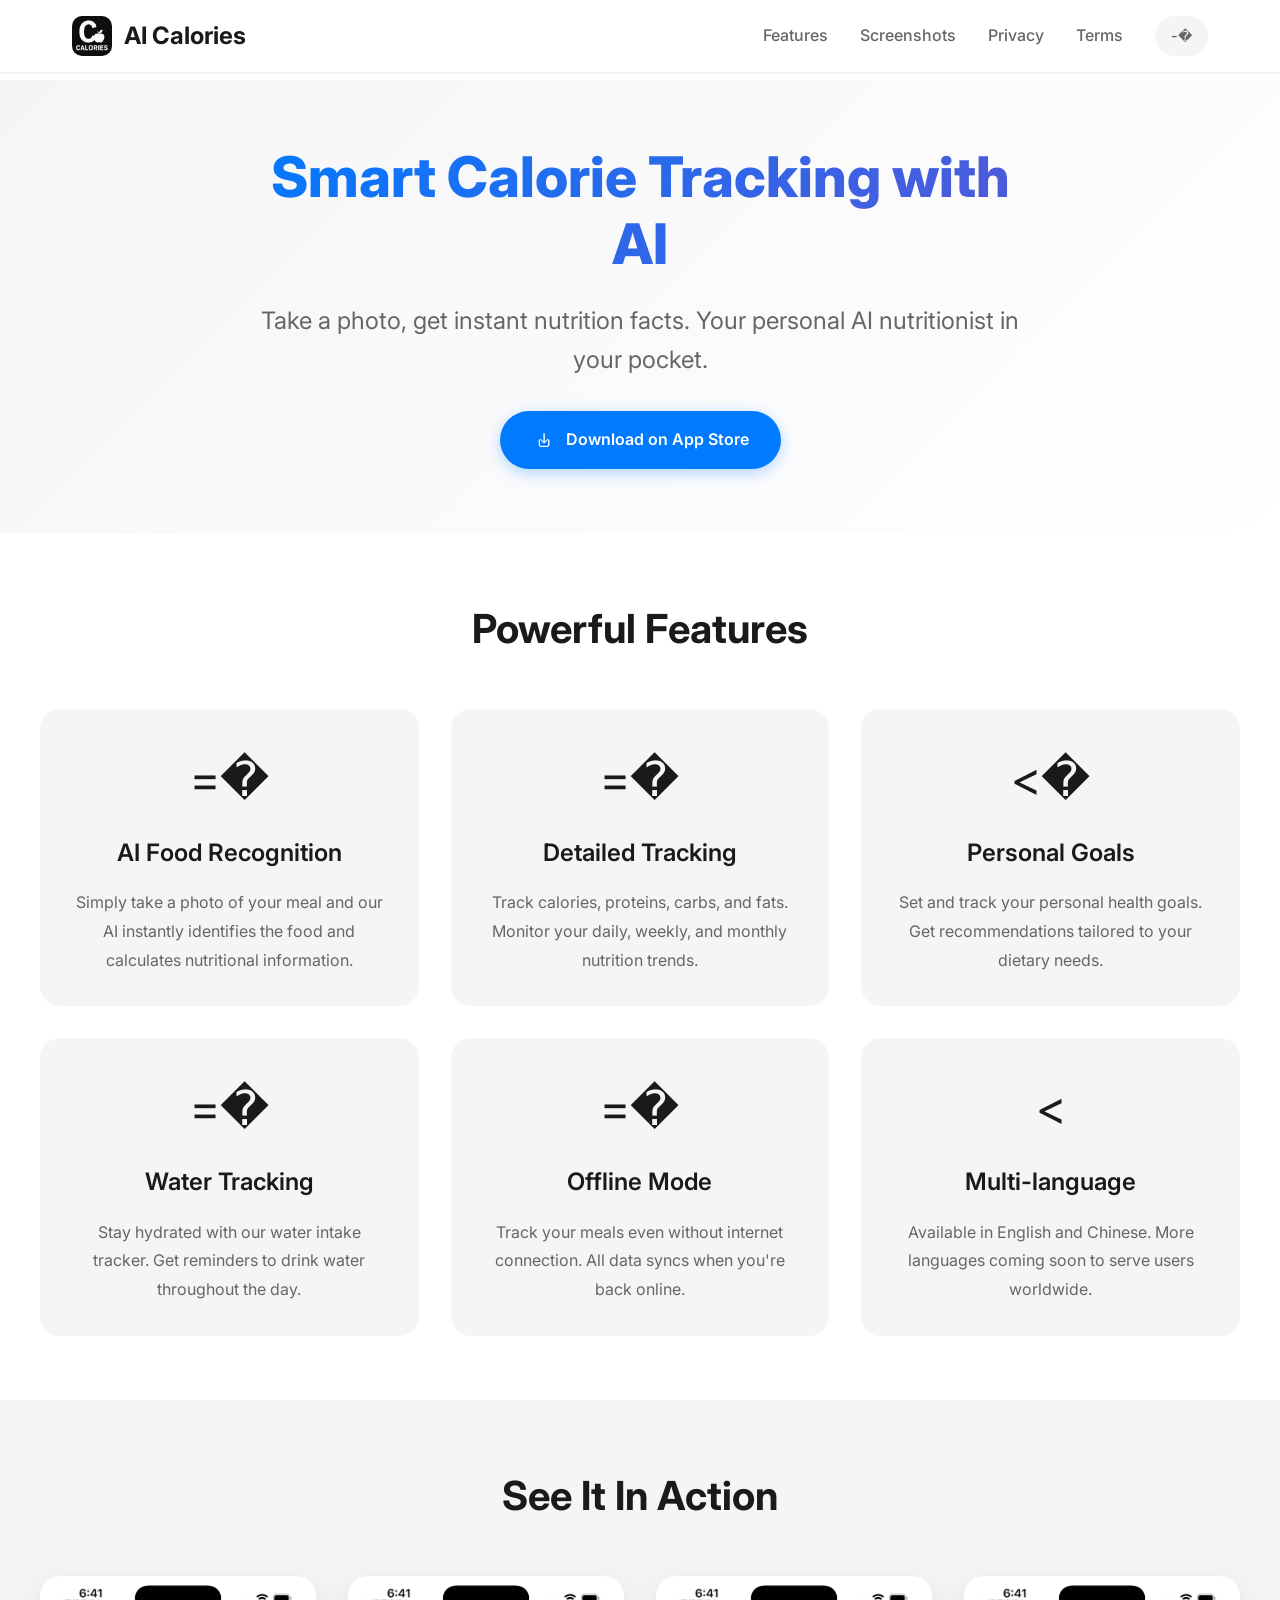
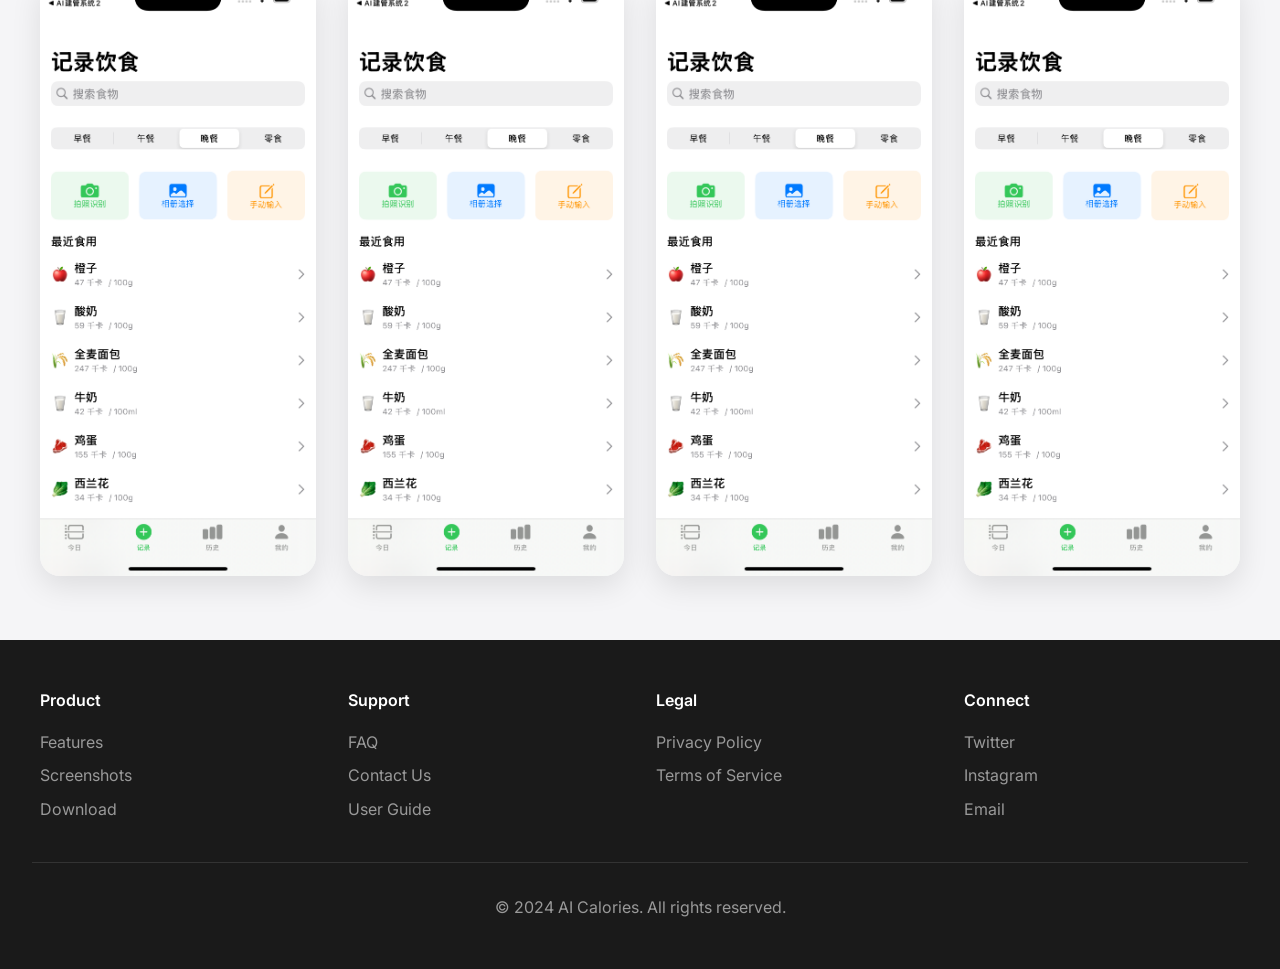
==== index.html @ bd87f312 "Initial website for AI Calories app - Added homepage in English and Chinese - Added privacy policy a" ====
<!DOCTYPE html>
<html lang="en">
<head>
    <meta charset="UTF-8">
    <meta name="viewport" content="width=device-width, initial-scale=1.0">
    <title>AI Calories - Smart Food Recognition & Calorie Tracking</title>
    <meta name="description" content="AI Calories uses advanced AI technology to recognize food and track your daily calorie intake. Available on the App Store.">
    <link rel="preconnect" href="https://fonts.googleapis.com">
    <link rel="preconnect" href="https://fonts.gstatic.com" crossorigin>
    <link href="https://fonts.googleapis.com/css2?family=Inter:wght@300;400;500;600;700;800&display=swap" rel="stylesheet">
    <style>
        * {
            margin: 0;
            padding: 0;
            box-sizing: border-box;
        }
        
        body {
            font-family: 'Inter', -apple-system, BlinkMacSystemFont, 'Segoe UI', Roboto, sans-serif;
            line-height: 1.6;
            color: #1a1a1a;
            background-color: #ffffff;
            overflow-x: hidden;
        }
        
        /* Navigation */
        nav {
            position: fixed;
            top: 0;
            width: 100%;
            background: rgba(255, 255, 255, 0.95);
            backdrop-filter: blur(10px);
            box-shadow: 0 1px 3px rgba(0, 0, 0, 0.1);
            z-index: 1000;
        }
        
        .nav-container {
            max-width: 1200px;
            margin: 0 auto;
            padding: 1rem 2rem;
            display: flex;
            justify-content: space-between;
            align-items: center;
        }
        
        .logo {
            display: flex;
            align-items: center;
            gap: 12px;
            font-size: 1.5rem;
            font-weight: 700;
            color: #1a1a1a;
            text-decoration: none;
        }
        
        .logo img {
            width: 40px;
            height: 40px;
            border-radius: 10px;
        }
        
        .nav-links {
            display: flex;
            gap: 2rem;
            align-items: center;
        }
        
        .nav-links a {
            color: #666;
            text-decoration: none;
            font-weight: 500;
            transition: color 0.3s;
        }
        
        .nav-links a:hover {
            color: #007AFF;
        }
        
        .language-switch {
            padding: 0.5rem 1rem;
            background: #f5f5f7;
            border: none;
            border-radius: 20px;
            cursor: pointer;
            font-size: 0.9rem;
            font-weight: 500;
            transition: background 0.3s;
        }
        
        .language-switch:hover {
            background: #e8e8ed;
        }
        
        /* Hero Section */
        .hero {
            margin-top: 80px;
            padding: 4rem 2rem;
            text-align: center;
            background: linear-gradient(135deg, #f5f5f7 0%, #ffffff 100%);
        }
        
        .hero-content {
            max-width: 800px;
            margin: 0 auto;
        }
        
        .hero h1 {
            font-size: 3.5rem;
            font-weight: 800;
            margin-bottom: 1.5rem;
            background: linear-gradient(135deg, #007AFF 0%, #5856D6 100%);
            -webkit-background-clip: text;
            -webkit-text-fill-color: transparent;
            line-height: 1.2;
        }
        
        .hero p {
            font-size: 1.5rem;
            color: #666;
            margin-bottom: 2rem;
            font-weight: 400;
        }
        
        .download-btn {
            display: inline-flex;
            align-items: center;
            gap: 10px;
            padding: 1rem 2rem;
            background: #007AFF;
            color: white;
            text-decoration: none;
            border-radius: 30px;
            font-weight: 600;
            transition: all 0.3s;
            box-shadow: 0 4px 15px rgba(0, 122, 255, 0.3);
        }
        
        .download-btn:hover {
            transform: translateY(-2px);
            box-shadow: 0 6px 20px rgba(0, 122, 255, 0.4);
        }
        
        /* Features Section */
        .features {
            padding: 4rem 2rem;
            background: #ffffff;
        }
        
        .features-container {
            max-width: 1200px;
            margin: 0 auto;
        }
        
        .features h2 {
            text-align: center;
            font-size: 2.5rem;
            margin-bottom: 3rem;
            font-weight: 700;
        }
        
        .features-grid {
            display: grid;
            grid-template-columns: repeat(auto-fit, minmax(300px, 1fr));
            gap: 2rem;
        }
        
        .feature-card {
            padding: 2rem;
            background: #f5f5f7;
            border-radius: 20px;
            text-align: center;
            transition: transform 0.3s;
        }
        
        .feature-card:hover {
            transform: translateY(-5px);
        }
        
        .feature-icon {
            font-size: 3rem;
            margin-bottom: 1rem;
        }
        
        .feature-card h3 {
            font-size: 1.5rem;
            margin-bottom: 1rem;
            font-weight: 600;
        }
        
        .feature-card p {
            color: #666;
            line-height: 1.8;
        }
        
        /* Screenshots Section */
        .screenshots {
            padding: 4rem 2rem;
            background: #f5f5f7;
        }
        
        .screenshots-container {
            max-width: 1200px;
            margin: 0 auto;
        }
        
        .screenshots h2 {
            text-align: center;
            font-size: 2.5rem;
            margin-bottom: 3rem;
            font-weight: 700;
        }
        
        .screenshots-grid {
            display: grid;
            grid-template-columns: repeat(auto-fit, minmax(250px, 1fr));
            gap: 2rem;
        }
        
        .screenshot {
            border-radius: 20px;
            overflow: hidden;
            box-shadow: 0 10px 30px rgba(0, 0, 0, 0.1);
            transition: transform 0.3s;
        }
        
        .screenshot:hover {
            transform: scale(1.05);
        }
        
        .screenshot img {
            width: 100%;
            height: auto;
            display: block;
        }
        
        /* Footer */
        footer {
            padding: 3rem 2rem;
            background: #1a1a1a;
            color: #ffffff;
        }
        
        .footer-container {
            max-width: 1200px;
            margin: 0 auto;
            display: grid;
            grid-template-columns: repeat(auto-fit, minmax(250px, 1fr));
            gap: 2rem;
        }
        
        .footer-section h4 {
            margin-bottom: 1rem;
            font-weight: 600;
        }
        
        .footer-section a {
            color: #999;
            text-decoration: none;
            display: block;
            margin-bottom: 0.5rem;
            transition: color 0.3s;
        }
        
        .footer-section a:hover {
            color: #ffffff;
        }
        
        .footer-bottom {
            text-align: center;
            margin-top: 2rem;
            padding-top: 2rem;
            border-top: 1px solid #333;
            color: #999;
        }
        
        /* Responsive */
        @media (max-width: 768px) {
            .hero h1 {
                font-size: 2.5rem;
            }
            
            .hero p {
                font-size: 1.2rem;
            }
            
            .nav-links {
                display: none;
            }
            
            .screenshots-grid {
                grid-template-columns: 1fr;
            }
        }
    </style>
</head>
<body>
    <nav>
        <div class="nav-container">
            <a href="#" class="logo">
                <img src="images/app-icon.png" alt="AI Calories Logo">
                AI Calories
            </a>
            <div class="nav-links">
                <a href="#features">Features</a>
                <a href="#screenshots">Screenshots</a>
                <a href="privacy.html">Privacy</a>
                <a href="terms.html">Terms</a>
                <a href="index-zh.html" class="language-switch">-�</a>
            </div>
        </div>
    </nav>

    <section class="hero">
        <div class="hero-content">
            <h1>Smart Calorie Tracking with AI</h1>
            <p>Take a photo, get instant nutrition facts. Your personal AI nutritionist in your pocket.</p>
            <a href="#" class="download-btn">
                <svg width="24" height="24" viewBox="0 0 24 24" fill="none" xmlns="http://www.w3.org/2000/svg">
                    <path d="M8.8 18.9C8.2 18.9 7.7 18.7 7.3 18.3C6.9 17.9 6.7 17.4 6.7 16.8V12.4C6.7 12.2 6.7 12 6.8 11.8C6.9 11.6 7.1 11.5 7.3 11.5C7.5 11.5 7.7 11.6 7.8 11.8C7.9 12 7.9 12.2 7.9 12.4V16.8C7.9 17.1 8 17.3 8.2 17.5C8.4 17.7 8.6 17.8 8.9 17.8H15.1C15.4 17.8 15.6 17.7 15.8 17.5C16 17.3 16.1 17.1 16.1 16.8V12.4C16.1 12.2 16.2 12 16.3 11.8C16.4 11.6 16.6 11.5 16.8 11.5C17 11.5 17.2 11.6 17.3 11.8C17.4 12 17.5 12.2 17.5 12.4V16.8C17.5 17.4 17.3 17.9 16.9 18.3C16.5 18.7 16 18.9 15.4 18.9H8.8Z" fill="white"/>
                    <path d="M12 15.2C11.8 15.2 11.6 15.1 11.5 15L8.1 11.6C7.9 11.4 7.9 11.1 8.1 10.9C8.3 10.7 8.6 10.7 8.8 10.9L11.4 13.5V5.8C11.4 5.4 11.7 5.1 12.1 5.1C12.5 5.1 12.8 5.4 12.8 5.8V13.5L15.4 10.9C15.6 10.7 15.9 10.7 16.1 10.9C16.3 11.1 16.3 11.4 16.1 11.6L12.7 15C12.5 15.1 12.3 15.2 12 15.2Z" fill="white"/>
                </svg>
                Download on App Store
            </a>
        </div>
    </section>

    <section class="features" id="features">
        <div class="features-container">
            <h2>Powerful Features</h2>
            <div class="features-grid">
                <div class="feature-card">
                    <div class="feature-icon">=�</div>
                    <h3>AI Food Recognition</h3>
                    <p>Simply take a photo of your meal and our AI instantly identifies the food and calculates nutritional information.</p>
                </div>
                <div class="feature-card">
                    <div class="feature-icon">=�</div>
                    <h3>Detailed Tracking</h3>
                    <p>Track calories, proteins, carbs, and fats. Monitor your daily, weekly, and monthly nutrition trends.</p>
                </div>
                <div class="feature-card">
                    <div class="feature-icon"><�</div>
                    <h3>Personal Goals</h3>
                    <p>Set and track your personal health goals. Get recommendations tailored to your dietary needs.</p>
                </div>
                <div class="feature-card">
                    <div class="feature-icon">=�</div>
                    <h3>Water Tracking</h3>
                    <p>Stay hydrated with our water intake tracker. Get reminders to drink water throughout the day.</p>
                </div>
                <div class="feature-card">
                    <div class="feature-icon">=�</div>
                    <h3>Offline Mode</h3>
                    <p>Track your meals even without internet connection. All data syncs when you're back online.</p>
                </div>
                <div class="feature-card">
                    <div class="feature-icon"><</div>
                    <h3>Multi-language</h3>
                    <p>Available in English and Chinese. More languages coming soon to serve users worldwide.</p>
                </div>
            </div>
        </div>
    </section>

    <section class="screenshots" id="screenshots">
        <div class="screenshots-container">
            <h2>See It In Action</h2>
            <div class="screenshots-grid">
                <div class="screenshot">
                    <img src="images/screenshot-1.png" alt="AI Food Recognition">
                </div>
                <div class="screenshot">
                    <img src="images/screenshot-2.png" alt="Daily Summary">
                </div>
                <div class="screenshot">
                    <img src="images/screenshot-3.png" alt="Meal History">
                </div>
                <div class="screenshot">
                    <img src="images/screenshot-4.png" alt="Personal Goals">
                </div>
            </div>
        </div>
    </section>

    <footer>
        <div class="footer-container">
            <div class="footer-section">
                <h4>Product</h4>
                <a href="#features">Features</a>
                <a href="#screenshots">Screenshots</a>
                <a href="#">Download</a>
            </div>
            <div class="footer-section">
                <h4>Support</h4>
                <a href="#">FAQ</a>
                <a href="#">Contact Us</a>
                <a href="#">User Guide</a>
            </div>
            <div class="footer-section">
                <h4>Legal</h4>
                <a href="privacy.html">Privacy Policy</a>
                <a href="terms.html">Terms of Service</a>
            </div>
            <div class="footer-section">
                <h4>Connect</h4>
                <a href="#">Twitter</a>
                <a href="#">Instagram</a>
                <a href="#">Email</a>
            </div>
        </div>
        <div class="footer-bottom">
            <p>&copy; 2024 AI Calories. All rights reserved.</p>
        </div>
    </footer>
</body>
</html>
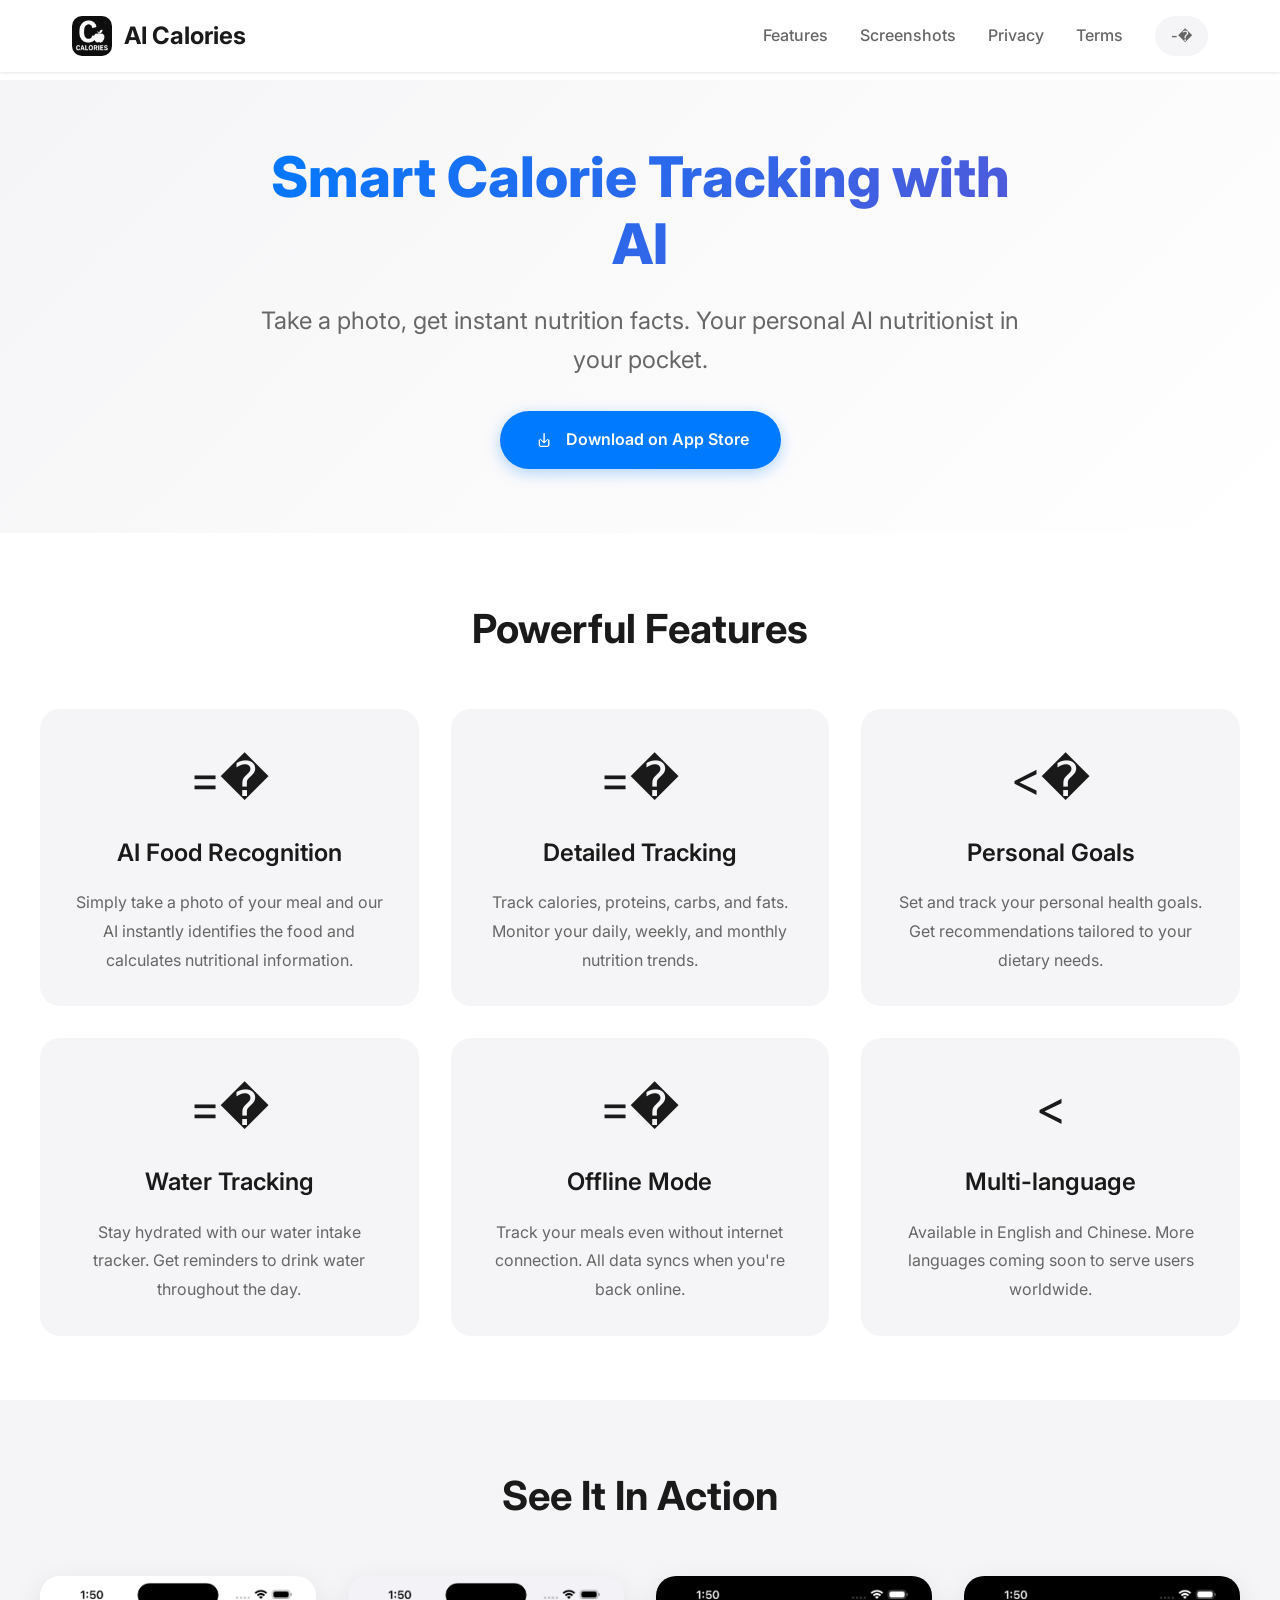
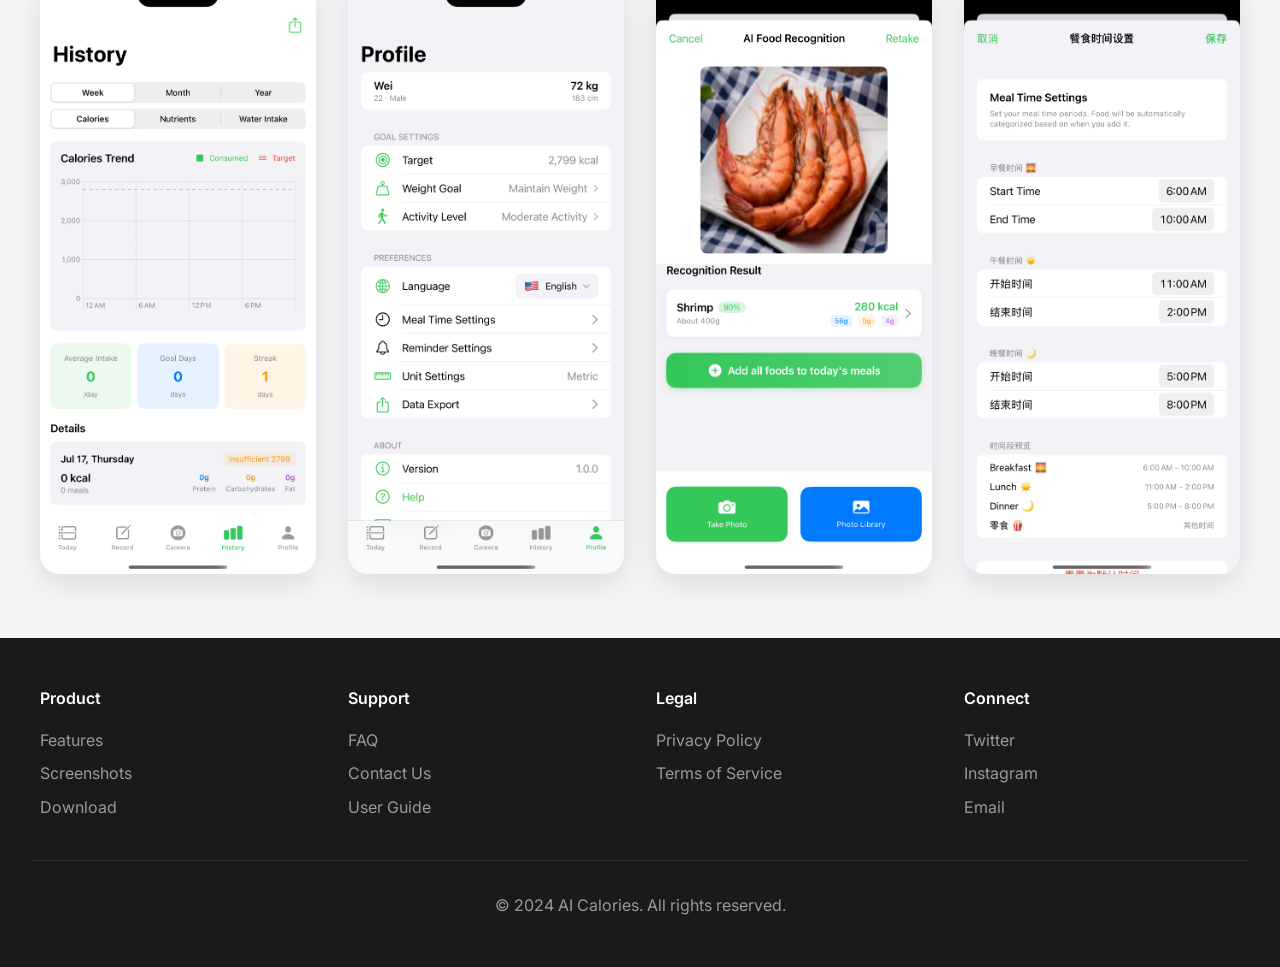
==== commit a86c0fbc: "Update download links to App Store - Replace placeholder links with App Store URL - Add target="_bla" ====
--- a/index.html
+++ b/index.html
@@ -314,7 +314,7 @@
         <div class="hero-content">
             <h1>Smart Calorie Tracking with AI</h1>
             <p>Take a photo, get instant nutrition facts. Your personal AI nutritionist in your pocket.</p>
-            <a href="#" class="download-btn">
+            <a href="https://apps.apple.com/app/id1234567890" class="download-btn" target="_blank">
                 <svg width="24" height="24" viewBox="0 0 24 24" fill="none" xmlns="http://www.w3.org/2000/svg">
                     <path d="M8.8 18.9C8.2 18.9 7.7 18.7 7.3 18.3C6.9 17.9 6.7 17.4 6.7 16.8V12.4C6.7 12.2 6.7 12 6.8 11.8C6.9 11.6 7.1 11.5 7.3 11.5C7.5 11.5 7.7 11.6 7.8 11.8C7.9 12 7.9 12.2 7.9 12.4V16.8C7.9 17.1 8 17.3 8.2 17.5C8.4 17.7 8.6 17.8 8.9 17.8H15.1C15.4 17.8 15.6 17.7 15.8 17.5C16 17.3 16.1 17.1 16.1 16.8V12.4C16.1 12.2 16.2 12 16.3 11.8C16.4 11.6 16.6 11.5 16.8 11.5C17 11.5 17.2 11.6 17.3 11.8C17.4 12 17.5 12.2 17.5 12.4V16.8C17.5 17.4 17.3 17.9 16.9 18.3C16.5 18.7 16 18.9 15.4 18.9H8.8Z" fill="white"/>
                     <path d="M12 15.2C11.8 15.2 11.6 15.1 11.5 15L8.1 11.6C7.9 11.4 7.9 11.1 8.1 10.9C8.3 10.7 8.6 10.7 8.8 10.9L11.4 13.5V5.8C11.4 5.4 11.7 5.1 12.1 5.1C12.5 5.1 12.8 5.4 12.8 5.8V13.5L15.4 10.9C15.6 10.7 15.9 10.7 16.1 10.9C16.3 11.1 16.3 11.4 16.1 11.6L12.7 15C12.5 15.1 12.3 15.2 12 15.2Z" fill="white"/>
@@ -389,7 +389,7 @@
                 <h4>Product</h4>
                 <a href="#features">Features</a>
                 <a href="#screenshots">Screenshots</a>
-                <a href="#">Download</a>
+                <a href="https://apps.apple.com/app/id1234567890" target="_blank">Download</a>
             </div>
             <div class="footer-section">
                 <h4>Support</h4>
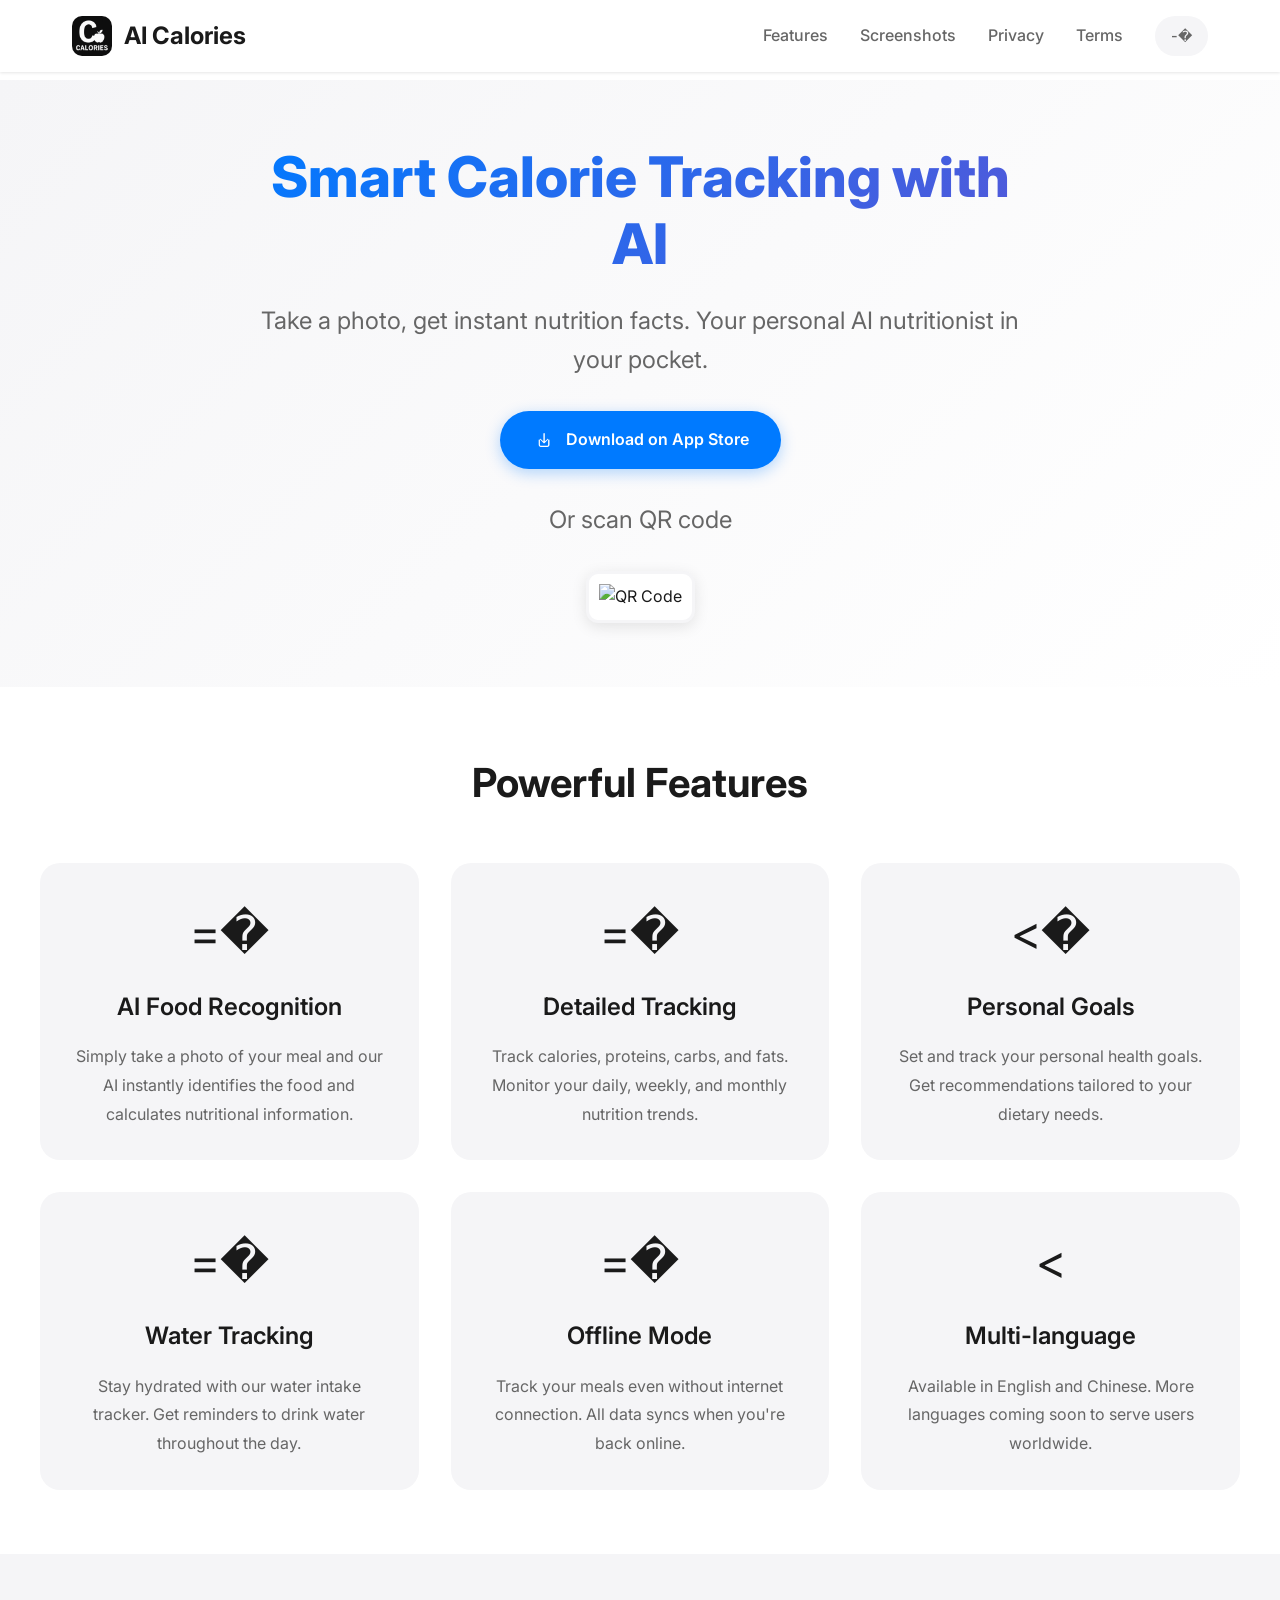
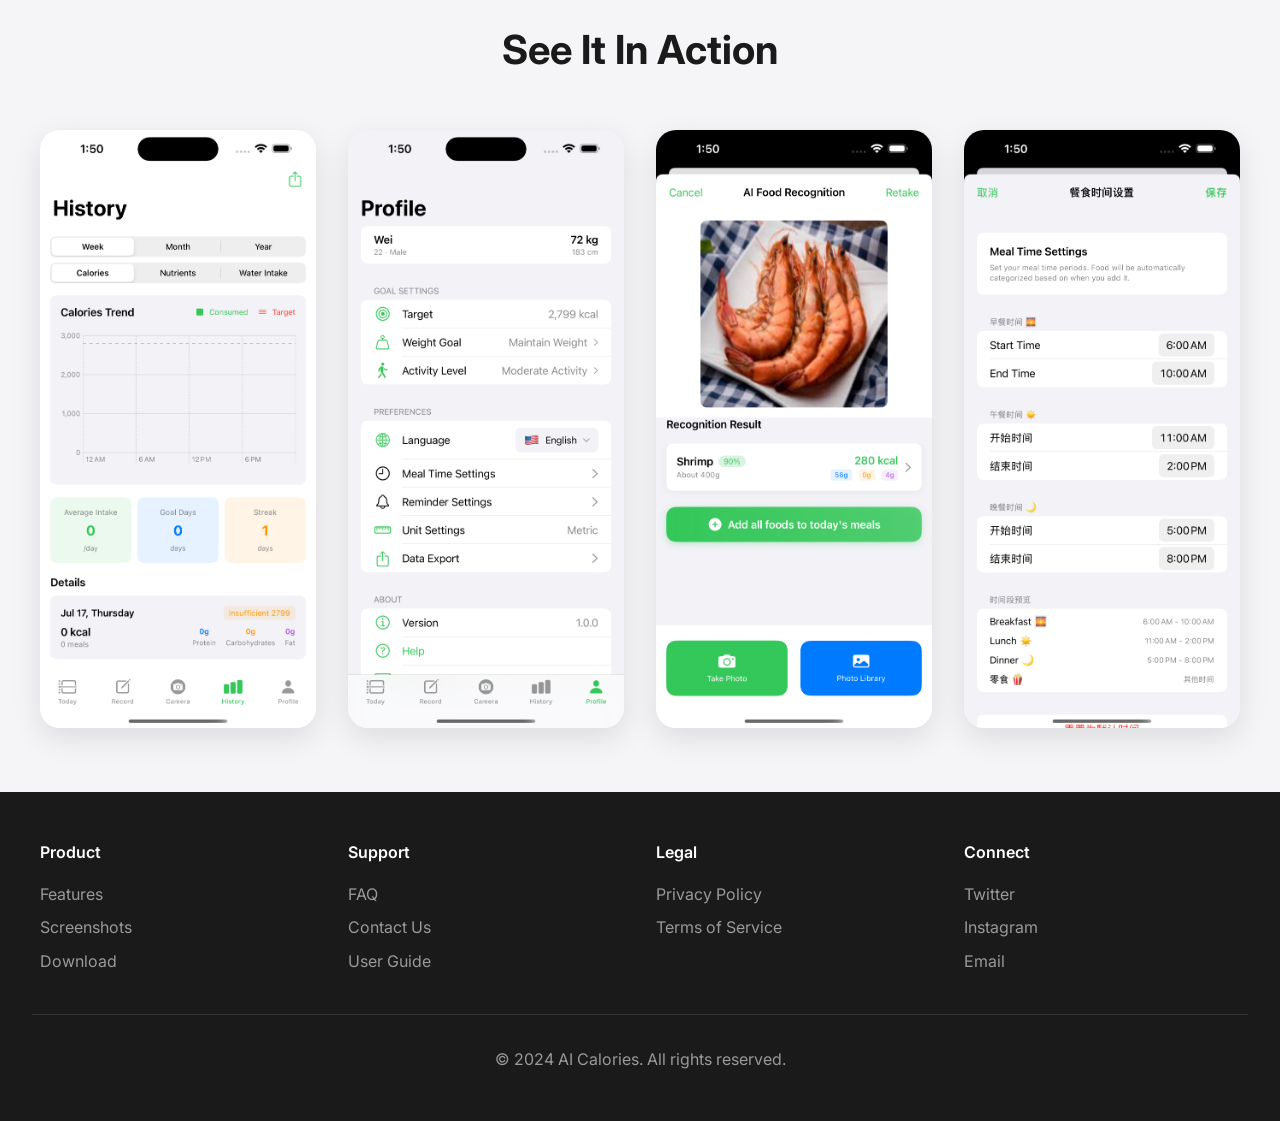
==== commit c72d6c89: "Add QR code download option - Add QR code section below download button - Use QR Server API to gener" ====
--- a/index.html
+++ b/index.html
@@ -138,6 +138,27 @@
         .download-btn:hover {
             transform: translateY(-2px);
             box-shadow: 0 6px 20px rgba(0, 122, 255, 0.4);
+        }
+        
+        .qr-section {
+            margin-top: 2rem;
+            text-align: center;
+        }
+        
+        .qr-text {
+            font-size: 1rem;
+            color: #666;
+            margin-bottom: 1rem;
+        }
+        
+        .qr-code {
+            width: 200px;
+            height: 200px;
+            border: 3px solid #f5f5f7;
+            border-radius: 12px;
+            padding: 10px;
+            background: white;
+            box-shadow: 0 4px 15px rgba(0, 0, 0, 0.1);
         }
         
         /* Features Section */
@@ -314,13 +335,17 @@
         <div class="hero-content">
             <h1>Smart Calorie Tracking with AI</h1>
             <p>Take a photo, get instant nutrition facts. Your personal AI nutritionist in your pocket.</p>
-            <a href="https://apps.apple.com/app/id1234567890" class="download-btn" target="_blank">
+            <a href="https://apps.apple.com/app/id6478129039" class="download-btn" target="_blank">
                 <svg width="24" height="24" viewBox="0 0 24 24" fill="none" xmlns="http://www.w3.org/2000/svg">
                     <path d="M8.8 18.9C8.2 18.9 7.7 18.7 7.3 18.3C6.9 17.9 6.7 17.4 6.7 16.8V12.4C6.7 12.2 6.7 12 6.8 11.8C6.9 11.6 7.1 11.5 7.3 11.5C7.5 11.5 7.7 11.6 7.8 11.8C7.9 12 7.9 12.2 7.9 12.4V16.8C7.9 17.1 8 17.3 8.2 17.5C8.4 17.7 8.6 17.8 8.9 17.8H15.1C15.4 17.8 15.6 17.7 15.8 17.5C16 17.3 16.1 17.1 16.1 16.8V12.4C16.1 12.2 16.2 12 16.3 11.8C16.4 11.6 16.6 11.5 16.8 11.5C17 11.5 17.2 11.6 17.3 11.8C17.4 12 17.5 12.2 17.5 12.4V16.8C17.5 17.4 17.3 17.9 16.9 18.3C16.5 18.7 16 18.9 15.4 18.9H8.8Z" fill="white"/>
                     <path d="M12 15.2C11.8 15.2 11.6 15.1 11.5 15L8.1 11.6C7.9 11.4 7.9 11.1 8.1 10.9C8.3 10.7 8.6 10.7 8.8 10.9L11.4 13.5V5.8C11.4 5.4 11.7 5.1 12.1 5.1C12.5 5.1 12.8 5.4 12.8 5.8V13.5L15.4 10.9C15.6 10.7 15.9 10.7 16.1 10.9C16.3 11.1 16.3 11.4 16.1 11.6L12.7 15C12.5 15.1 12.3 15.2 12 15.2Z" fill="white"/>
                 </svg>
                 Download on App Store
             </a>
+            <div class="qr-section">
+                <p class="qr-text">Or scan QR code</p>
+                <img src="https://api.qrserver.com/v1/create-qr-code/?size=200x200&data=https://apps.apple.com/app/id6478129039" alt="QR Code" class="qr-code">
+            </div>
         </div>
     </section>
 
@@ -389,7 +414,7 @@
                 <h4>Product</h4>
                 <a href="#features">Features</a>
                 <a href="#screenshots">Screenshots</a>
-                <a href="https://apps.apple.com/app/id1234567890" target="_blank">Download</a>
+                <a href="https://apps.apple.com/app/id6478129039" target="_blank">Download</a>
             </div>
             <div class="footer-section">
                 <h4>Support</h4>
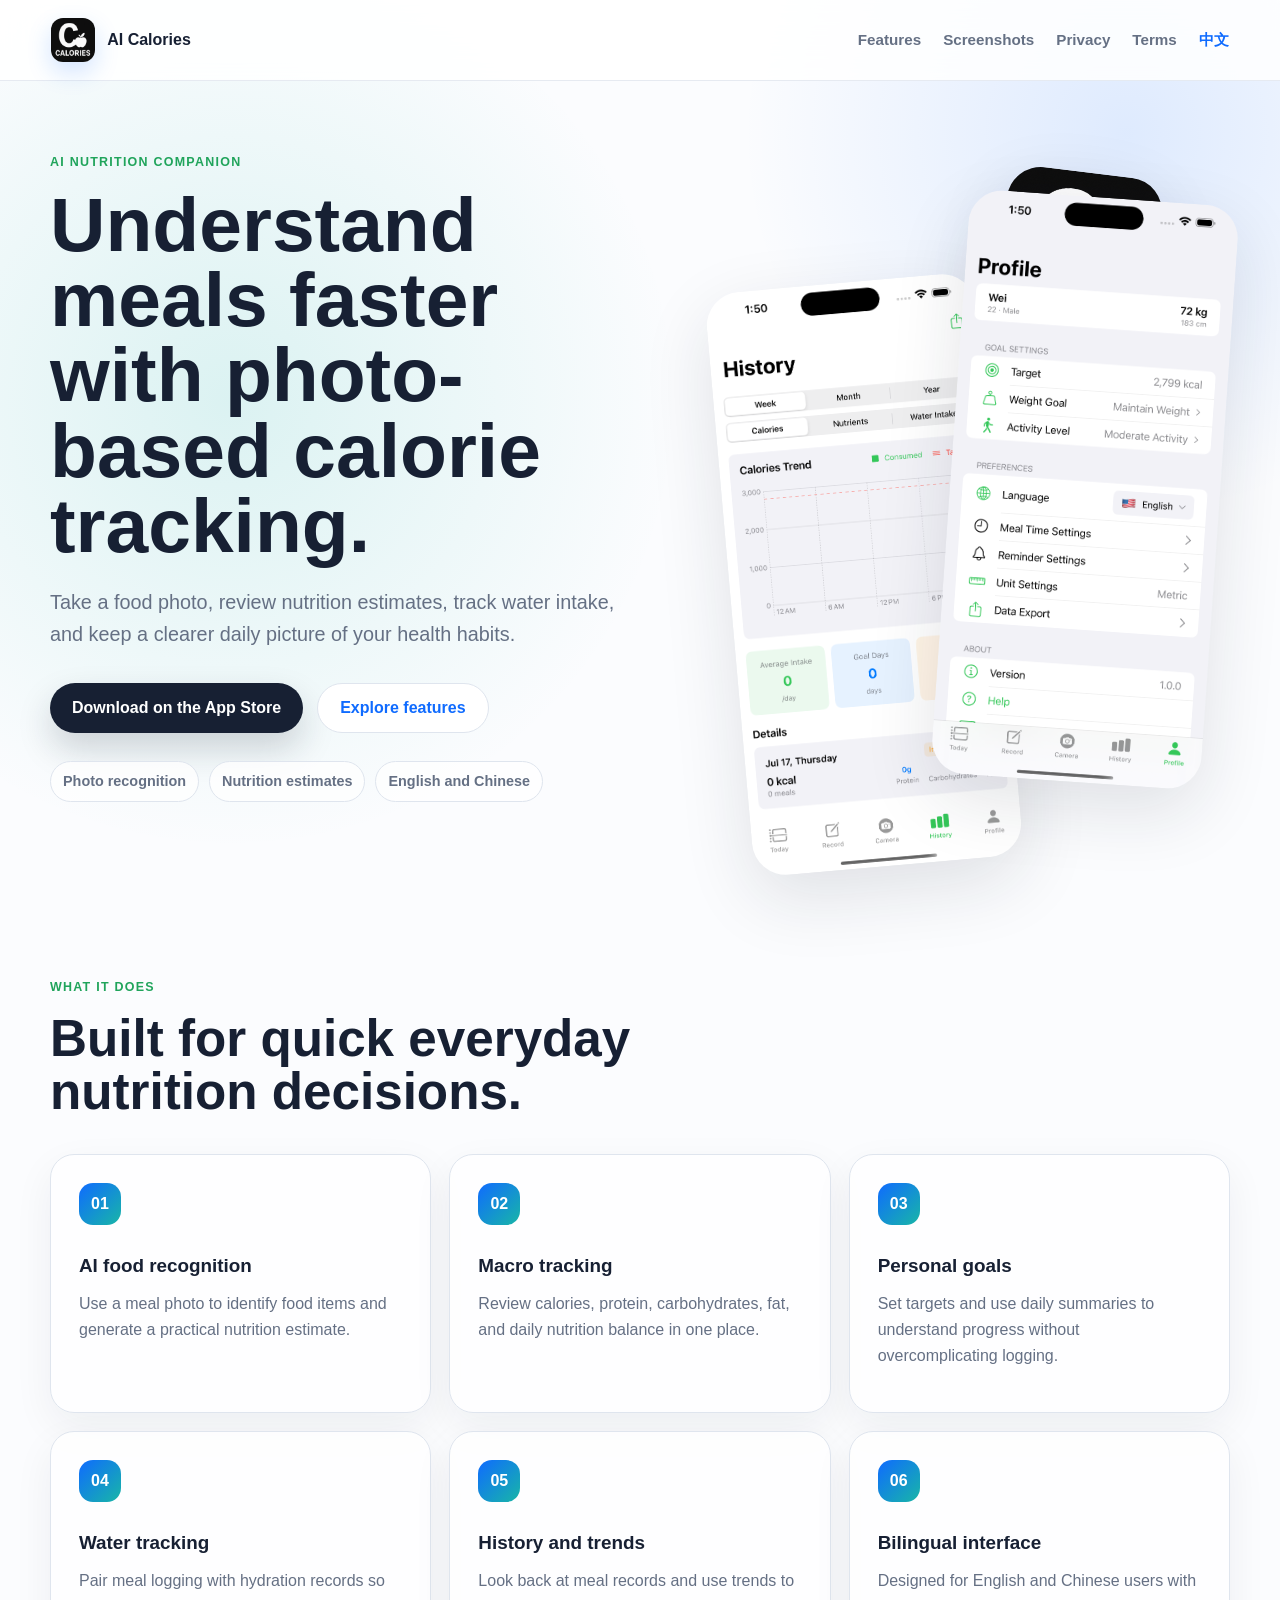
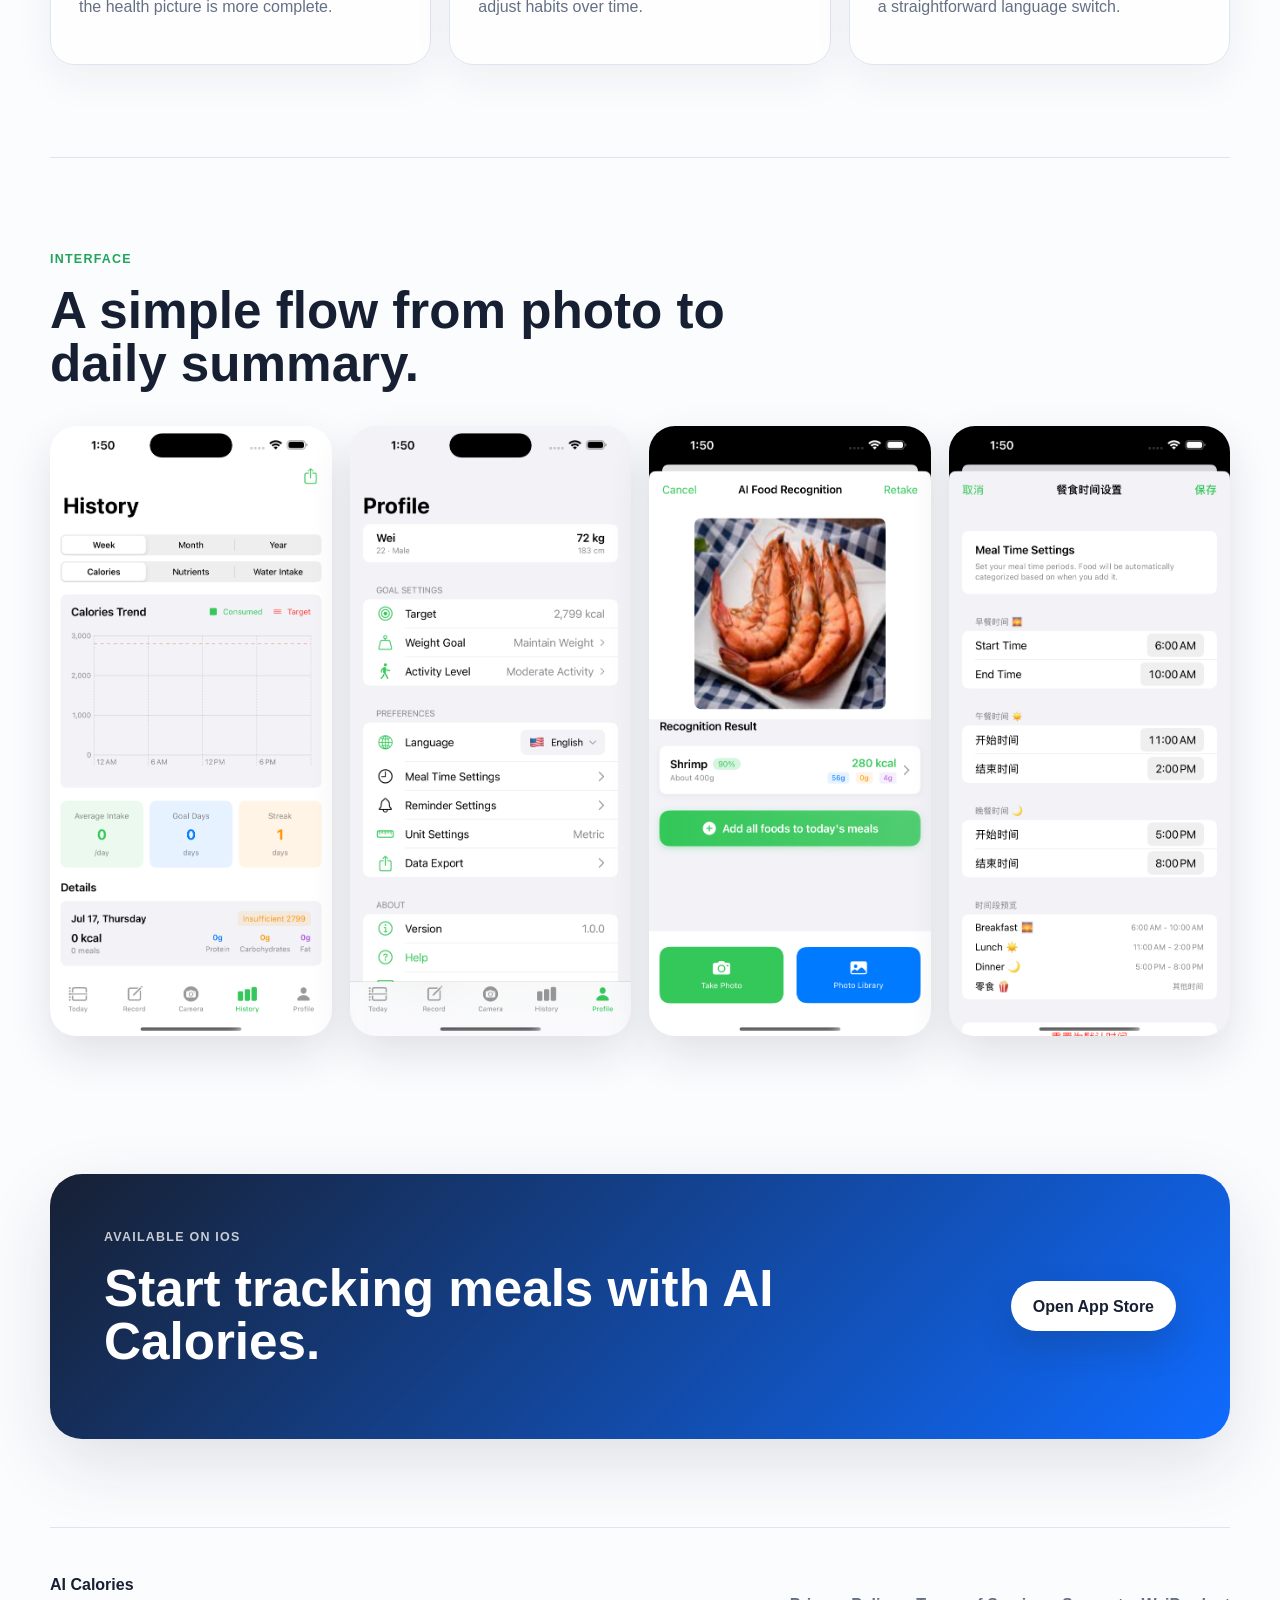
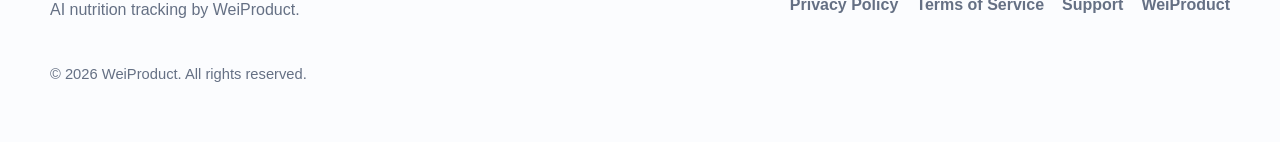
==== commit bf78c5a9: "Rebuild AI Calories product site" ====
--- a/index.html
+++ b/index.html
@@ -3,440 +3,127 @@
 <head>
     <meta charset="UTF-8">
     <meta name="viewport" content="width=device-width, initial-scale=1.0">
-    <title>AI Calories - Smart Food Recognition & Calorie Tracking</title>
-    <meta name="description" content="AI Calories uses advanced AI technology to recognize food and track your daily calorie intake. Available on the App Store.">
-    <link rel="preconnect" href="https://fonts.googleapis.com">
-    <link rel="preconnect" href="https://fonts.gstatic.com" crossorigin>
-    <link href="https://fonts.googleapis.com/css2?family=Inter:wght@300;400;500;600;700;800&display=swap" rel="stylesheet">
-    <style>
-        * {
-            margin: 0;
-            padding: 0;
-            box-sizing: border-box;
-        }
-        
-        body {
-            font-family: 'Inter', -apple-system, BlinkMacSystemFont, 'Segoe UI', Roboto, sans-serif;
-            line-height: 1.6;
-            color: #1a1a1a;
-            background-color: #ffffff;
-            overflow-x: hidden;
-        }
-        
-        /* Navigation */
-        nav {
-            position: fixed;
-            top: 0;
-            width: 100%;
-            background: rgba(255, 255, 255, 0.95);
-            backdrop-filter: blur(10px);
-            box-shadow: 0 1px 3px rgba(0, 0, 0, 0.1);
-            z-index: 1000;
-        }
-        
-        .nav-container {
-            max-width: 1200px;
-            margin: 0 auto;
-            padding: 1rem 2rem;
-            display: flex;
-            justify-content: space-between;
-            align-items: center;
-        }
-        
-        .logo {
-            display: flex;
-            align-items: center;
-            gap: 12px;
-            font-size: 1.5rem;
-            font-weight: 700;
-            color: #1a1a1a;
-            text-decoration: none;
-        }
-        
-        .logo img {
-            width: 40px;
-            height: 40px;
-            border-radius: 10px;
-        }
-        
-        .nav-links {
-            display: flex;
-            gap: 2rem;
-            align-items: center;
-        }
-        
-        .nav-links a {
-            color: #666;
-            text-decoration: none;
-            font-weight: 500;
-            transition: color 0.3s;
-        }
-        
-        .nav-links a:hover {
-            color: #007AFF;
-        }
-        
-        .language-switch {
-            padding: 0.5rem 1rem;
-            background: #f5f5f7;
-            border: none;
-            border-radius: 20px;
-            cursor: pointer;
-            font-size: 0.9rem;
-            font-weight: 500;
-            transition: background 0.3s;
-        }
-        
-        .language-switch:hover {
-            background: #e8e8ed;
-        }
-        
-        /* Hero Section */
-        .hero {
-            margin-top: 80px;
-            padding: 4rem 2rem;
-            text-align: center;
-            background: linear-gradient(135deg, #f5f5f7 0%, #ffffff 100%);
-        }
-        
-        .hero-content {
-            max-width: 800px;
-            margin: 0 auto;
-        }
-        
-        .hero h1 {
-            font-size: 3.5rem;
-            font-weight: 800;
-            margin-bottom: 1.5rem;
-            background: linear-gradient(135deg, #007AFF 0%, #5856D6 100%);
-            -webkit-background-clip: text;
-            -webkit-text-fill-color: transparent;
-            line-height: 1.2;
-        }
-        
-        .hero p {
-            font-size: 1.5rem;
-            color: #666;
-            margin-bottom: 2rem;
-            font-weight: 400;
-        }
-        
-        .download-btn {
-            display: inline-flex;
-            align-items: center;
-            gap: 10px;
-            padding: 1rem 2rem;
-            background: #007AFF;
-            color: white;
-            text-decoration: none;
-            border-radius: 30px;
-            font-weight: 600;
-            transition: all 0.3s;
-            box-shadow: 0 4px 15px rgba(0, 122, 255, 0.3);
-        }
-        
-        .download-btn:hover {
-            transform: translateY(-2px);
-            box-shadow: 0 6px 20px rgba(0, 122, 255, 0.4);
-        }
-        
-        .qr-section {
-            margin-top: 2rem;
-            text-align: center;
-        }
-        
-        .qr-text {
-            font-size: 1rem;
-            color: #666;
-            margin-bottom: 1rem;
-        }
-        
-        .qr-code {
-            width: 200px;
-            height: 200px;
-            border: 3px solid #f5f5f7;
-            border-radius: 12px;
-            padding: 10px;
-            background: white;
-            box-shadow: 0 4px 15px rgba(0, 0, 0, 0.1);
-        }
-        
-        /* Features Section */
-        .features {
-            padding: 4rem 2rem;
-            background: #ffffff;
-        }
-        
-        .features-container {
-            max-width: 1200px;
-            margin: 0 auto;
-        }
-        
-        .features h2 {
-            text-align: center;
-            font-size: 2.5rem;
-            margin-bottom: 3rem;
-            font-weight: 700;
-        }
-        
-        .features-grid {
-            display: grid;
-            grid-template-columns: repeat(auto-fit, minmax(300px, 1fr));
-            gap: 2rem;
-        }
-        
-        .feature-card {
-            padding: 2rem;
-            background: #f5f5f7;
-            border-radius: 20px;
-            text-align: center;
-            transition: transform 0.3s;
-        }
-        
-        .feature-card:hover {
-            transform: translateY(-5px);
-        }
-        
-        .feature-icon {
-            font-size: 3rem;
-            margin-bottom: 1rem;
-        }
-        
-        .feature-card h3 {
-            font-size: 1.5rem;
-            margin-bottom: 1rem;
-            font-weight: 600;
-        }
-        
-        .feature-card p {
-            color: #666;
-            line-height: 1.8;
-        }
-        
-        /* Screenshots Section */
-        .screenshots {
-            padding: 4rem 2rem;
-            background: #f5f5f7;
-        }
-        
-        .screenshots-container {
-            max-width: 1200px;
-            margin: 0 auto;
-        }
-        
-        .screenshots h2 {
-            text-align: center;
-            font-size: 2.5rem;
-            margin-bottom: 3rem;
-            font-weight: 700;
-        }
-        
-        .screenshots-grid {
-            display: grid;
-            grid-template-columns: repeat(auto-fit, minmax(250px, 1fr));
-            gap: 2rem;
-        }
-        
-        .screenshot {
-            border-radius: 20px;
-            overflow: hidden;
-            box-shadow: 0 10px 30px rgba(0, 0, 0, 0.1);
-            transition: transform 0.3s;
-        }
-        
-        .screenshot:hover {
-            transform: scale(1.05);
-        }
-        
-        .screenshot img {
-            width: 100%;
-            height: auto;
-            display: block;
-        }
-        
-        /* Footer */
-        footer {
-            padding: 3rem 2rem;
-            background: #1a1a1a;
-            color: #ffffff;
-        }
-        
-        .footer-container {
-            max-width: 1200px;
-            margin: 0 auto;
-            display: grid;
-            grid-template-columns: repeat(auto-fit, minmax(250px, 1fr));
-            gap: 2rem;
-        }
-        
-        .footer-section h4 {
-            margin-bottom: 1rem;
-            font-weight: 600;
-        }
-        
-        .footer-section a {
-            color: #999;
-            text-decoration: none;
-            display: block;
-            margin-bottom: 0.5rem;
-            transition: color 0.3s;
-        }
-        
-        .footer-section a:hover {
-            color: #ffffff;
-        }
-        
-        .footer-bottom {
-            text-align: center;
-            margin-top: 2rem;
-            padding-top: 2rem;
-            border-top: 1px solid #333;
-            color: #999;
-        }
-        
-        /* Responsive */
-        @media (max-width: 768px) {
-            .hero h1 {
-                font-size: 2.5rem;
-            }
-            
-            .hero p {
-                font-size: 1.2rem;
-            }
-            
-            .nav-links {
-                display: none;
-            }
-            
-            .screenshots-grid {
-                grid-template-columns: 1fr;
-            }
-        }
-    </style>
+    <title>AI Calories - AI Nutrition Tracking</title>
+    <meta name="description" content="AI Calories helps users recognize food from photos, estimate nutrition, track water intake, and review daily progress.">
+    <link rel="canonical" href="https://weiproduct.github.io/AICalories/">
+    <meta property="og:title" content="AI Calories - AI Nutrition Tracking">
+    <meta property="og:description" content="Photo-based food recognition, nutrition estimates, water tracking, and bilingual support.">
+    <meta property="og:type" content="website">
+    <meta property="og:url" content="https://weiproduct.github.io/AICalories/">
+    <meta property="og:image" content="https://weiproduct.github.io/AICalories/images/app-icon.png">
+    <link rel="stylesheet" href="styles.css">
 </head>
 <body>
-    <nav>
-        <div class="nav-container">
-            <a href="#" class="logo">
-                <img src="images/app-icon.png" alt="AI Calories Logo">
-                AI Calories
-            </a>
-            <div class="nav-links">
-                <a href="#features">Features</a>
-                <a href="#screenshots">Screenshots</a>
-                <a href="privacy.html">Privacy</a>
-                <a href="terms.html">Terms</a>
-                <a href="index-zh.html" class="language-switch">-�</a>
-            </div>
+    <nav class="site-nav">
+        <a class="brand" href="index.html">
+            <img src="images/app-icon.png" alt="" width="44" height="44">
+            <span>AI Calories</span>
+        </a>
+        <div class="nav-links">
+            <a href="#features">Features</a>
+            <a href="#screenshots">Screenshots</a>
+            <a href="privacy.html">Privacy</a>
+            <a href="terms.html">Terms</a>
+            <a class="language" href="index-zh.html">中文</a>
         </div>
     </nav>
 
-    <section class="hero">
-        <div class="hero-content">
-            <h1>Smart Calorie Tracking with AI</h1>
-            <p>Take a photo, get instant nutrition facts. Your personal AI nutritionist in your pocket.</p>
-            <a href="https://apps.apple.com/app/id6478129039" class="download-btn" target="_blank">
-                <svg width="24" height="24" viewBox="0 0 24 24" fill="none" xmlns="http://www.w3.org/2000/svg">
-                    <path d="M8.8 18.9C8.2 18.9 7.7 18.7 7.3 18.3C6.9 17.9 6.7 17.4 6.7 16.8V12.4C6.7 12.2 6.7 12 6.8 11.8C6.9 11.6 7.1 11.5 7.3 11.5C7.5 11.5 7.7 11.6 7.8 11.8C7.9 12 7.9 12.2 7.9 12.4V16.8C7.9 17.1 8 17.3 8.2 17.5C8.4 17.7 8.6 17.8 8.9 17.8H15.1C15.4 17.8 15.6 17.7 15.8 17.5C16 17.3 16.1 17.1 16.1 16.8V12.4C16.1 12.2 16.2 12 16.3 11.8C16.4 11.6 16.6 11.5 16.8 11.5C17 11.5 17.2 11.6 17.3 11.8C17.4 12 17.5 12.2 17.5 12.4V16.8C17.5 17.4 17.3 17.9 16.9 18.3C16.5 18.7 16 18.9 15.4 18.9H8.8Z" fill="white"/>
-                    <path d="M12 15.2C11.8 15.2 11.6 15.1 11.5 15L8.1 11.6C7.9 11.4 7.9 11.1 8.1 10.9C8.3 10.7 8.6 10.7 8.8 10.9L11.4 13.5V5.8C11.4 5.4 11.7 5.1 12.1 5.1C12.5 5.1 12.8 5.4 12.8 5.8V13.5L15.4 10.9C15.6 10.7 15.9 10.7 16.1 10.9C16.3 11.1 16.3 11.4 16.1 11.6L12.7 15C12.5 15.1 12.3 15.2 12 15.2Z" fill="white"/>
-                </svg>
-                Download on App Store
-            </a>
-            <div class="qr-section">
-                <p class="qr-text">Or scan QR code</p>
-                <img src="https://api.qrserver.com/v1/create-qr-code/?size=200x200&data=https://apps.apple.com/app/id6478129039" alt="QR Code" class="qr-code">
-            </div>
-        </div>
-    </section>
-
-    <section class="features" id="features">
-        <div class="features-container">
-            <h2>Powerful Features</h2>
-            <div class="features-grid">
-                <div class="feature-card">
-                    <div class="feature-icon">=�</div>
-                    <h3>AI Food Recognition</h3>
-                    <p>Simply take a photo of your meal and our AI instantly identifies the food and calculates nutritional information.</p>
+    <main>
+        <section class="hero">
+            <div class="hero-copy">
+                <p class="eyebrow">AI nutrition companion</p>
+                <h1>Understand meals faster with photo-based calorie tracking.</h1>
+                <p class="lead">Take a food photo, review nutrition estimates, track water intake, and keep a clearer daily picture of your health habits.</p>
+                <div class="actions">
+                    <a class="primary-action" href="https://apps.apple.com/app/id6478129039" target="_blank" rel="noopener">Download on the App Store</a>
+                    <a class="secondary-action" href="#features">Explore features</a>
                 </div>
-                <div class="feature-card">
-                    <div class="feature-icon">=�</div>
-                    <h3>Detailed Tracking</h3>
-                    <p>Track calories, proteins, carbs, and fats. Monitor your daily, weekly, and monthly nutrition trends.</p>
-                </div>
-                <div class="feature-card">
-                    <div class="feature-icon"><�</div>
-                    <h3>Personal Goals</h3>
-                    <p>Set and track your personal health goals. Get recommendations tailored to your dietary needs.</p>
-                </div>
-                <div class="feature-card">
-                    <div class="feature-icon">=�</div>
-                    <h3>Water Tracking</h3>
-                    <p>Stay hydrated with our water intake tracker. Get reminders to drink water throughout the day.</p>
-                </div>
-                <div class="feature-card">
-                    <div class="feature-icon">=�</div>
-                    <h3>Offline Mode</h3>
-                    <p>Track your meals even without internet connection. All data syncs when you're back online.</p>
-                </div>
-                <div class="feature-card">
-                    <div class="feature-icon"><-</div>
-                    <h3>Multi-language</h3>
-                    <p>Available in English and Chinese. More languages coming soon to serve users worldwide.</p>
+                <div class="trust-row" aria-label="Product focus">
+                    <span>Photo recognition</span>
+                    <span>Nutrition estimates</span>
+                    <span>English and Chinese</span>
                 </div>
             </div>
+            <div class="hero-media" aria-label="AI Calories app screenshots">
+                <img class="hero-icon" src="images/app-icon.png" alt="AI Calories app icon">
+                <img class="phone-shot shot-one" src="images/screenshot-1.png" alt="AI Calories recognition screen">
+                <img class="phone-shot shot-two" src="images/screenshot-2.png" alt="AI Calories daily summary screen">
+            </div>
+        </section>
+
+        <section id="features" class="section">
+            <div class="section-heading">
+                <p class="eyebrow">What it does</p>
+                <h2>Built for quick everyday nutrition decisions.</h2>
+            </div>
+            <div class="feature-grid">
+                <article class="feature-card">
+                    <span class="feature-kicker">01</span>
+                    <h3>AI food recognition</h3>
+                    <p>Use a meal photo to identify food items and generate a practical nutrition estimate.</p>
+                </article>
+                <article class="feature-card">
+                    <span class="feature-kicker">02</span>
+                    <h3>Macro tracking</h3>
+                    <p>Review calories, protein, carbohydrates, fat, and daily nutrition balance in one place.</p>
+                </article>
+                <article class="feature-card">
+                    <span class="feature-kicker">03</span>
+                    <h3>Personal goals</h3>
+                    <p>Set targets and use daily summaries to understand progress without overcomplicating logging.</p>
+                </article>
+                <article class="feature-card">
+                    <span class="feature-kicker">04</span>
+                    <h3>Water tracking</h3>
+                    <p>Pair meal logging with hydration records so the health picture is more complete.</p>
+                </article>
+                <article class="feature-card">
+                    <span class="feature-kicker">05</span>
+                    <h3>History and trends</h3>
+                    <p>Look back at meal records and use trends to adjust habits over time.</p>
+                </article>
+                <article class="feature-card">
+                    <span class="feature-kicker">06</span>
+                    <h3>Bilingual interface</h3>
+                    <p>Designed for English and Chinese users with a straightforward language switch.</p>
+                </article>
+            </div>
+        </section>
+
+        <section id="screenshots" class="section screenshots">
+            <div class="section-heading">
+                <p class="eyebrow">Interface</p>
+                <h2>A simple flow from photo to daily summary.</h2>
+            </div>
+            <div class="screenshot-grid">
+                <img src="images/screenshot-1.png" alt="Food recognition screenshot">
+                <img src="images/screenshot-2.png" alt="Daily nutrition summary screenshot">
+                <img src="images/screenshot-3.png" alt="Meal history screenshot">
+                <img src="images/screenshot-4.png" alt="Goal tracking screenshot">
+            </div>
+        </section>
+
+        <section class="download-panel">
+            <div>
+                <p class="eyebrow">Available on iOS</p>
+                <h2>Start tracking meals with AI Calories.</h2>
+            </div>
+            <a class="primary-action" href="https://apps.apple.com/app/id6478129039" target="_blank" rel="noopener">Open App Store</a>
+        </section>
+    </main>
+
+    <footer class="site-footer">
+        <div>
+            <strong>AI Calories</strong>
+            <p>AI nutrition tracking by WeiProduct.</p>
         </div>
-    </section>
-
-    <section class="screenshots" id="screenshots">
-        <div class="screenshots-container">
-            <h2>See It In Action</h2>
-            <div class="screenshots-grid">
-                <div class="screenshot">
-                    <img src="images/screenshot-1.png" alt="AI Food Recognition">
-                </div>
-                <div class="screenshot">
-                    <img src="images/screenshot-2.png" alt="Daily Summary">
-                </div>
-                <div class="screenshot">
-                    <img src="images/screenshot-3.png" alt="Meal History">
-                </div>
-                <div class="screenshot">
-                    <img src="images/screenshot-4.png" alt="Personal Goals">
-                </div>
-            </div>
+        <div class="footer-links">
+            <a href="privacy.html">Privacy Policy</a>
+            <a href="terms.html">Terms of Service</a>
+            <a href="mailto:1597498880weiproduct@gmail.com">Support</a>
+            <a href="https://weiproduct.com" target="_blank" rel="noopener">WeiProduct</a>
         </div>
-    </section>
-
-    <footer>
-        <div class="footer-container">
-            <div class="footer-section">
-                <h4>Product</h4>
-                <a href="#features">Features</a>
-                <a href="#screenshots">Screenshots</a>
-                <a href="https://apps.apple.com/app/id6478129039" target="_blank">Download</a>
-            </div>
-            <div class="footer-section">
-                <h4>Support</h4>
-                <a href="#">FAQ</a>
-                <a href="#">Contact Us</a>
-                <a href="#">User Guide</a>
-            </div>
-            <div class="footer-section">
-                <h4>Legal</h4>
-                <a href="privacy.html">Privacy Policy</a>
-                <a href="terms.html">Terms of Service</a>
-            </div>
-            <div class="footer-section">
-                <h4>Connect</h4>
-                <a href="#">Twitter</a>
-                <a href="#">Instagram</a>
-                <a href="#">Email</a>
-            </div>
-        </div>
-        <div class="footer-bottom">
-            <p>&copy; 2024 AI Calories. All rights reserved.</p>
-        </div>
+        <p class="copyright">&copy; 2026 WeiProduct. All rights reserved.</p>
     </footer>
 </body>
-</html>+</html>
--- a/styles.css
+++ b/styles.css
@@ -0,0 +1,435 @@
+:root {
+    --ink: #172033;
+    --muted: #657084;
+    --line: #dfe5ee;
+    --panel: #f6f8fb;
+    --surface: #ffffff;
+    --blue: #0f6bff;
+    --teal: #18b6a7;
+    --green: #20a45b;
+    --shadow: 0 24px 70px rgba(23, 32, 51, 0.12);
+}
+
+* {
+    box-sizing: border-box;
+}
+
+html {
+    scroll-behavior: smooth;
+}
+
+body {
+    margin: 0;
+    color: var(--ink);
+    background:
+        radial-gradient(circle at 18% 12%, rgba(24, 182, 167, 0.14), transparent 28rem),
+        radial-gradient(circle at 88% 4%, rgba(15, 107, 255, 0.12), transparent 24rem),
+        #fbfcfe;
+    font-family: -apple-system, BlinkMacSystemFont, "Segoe UI", Roboto, "PingFang SC", "Microsoft YaHei", sans-serif;
+    line-height: 1.6;
+}
+
+a {
+    color: inherit;
+}
+
+.site-nav {
+    position: sticky;
+    top: 0;
+    z-index: 10;
+    display: flex;
+    align-items: center;
+    justify-content: space-between;
+    gap: 2rem;
+    padding: 18px clamp(20px, 4vw, 64px);
+    background: rgba(255, 255, 255, 0.84);
+    border-bottom: 1px solid rgba(223, 229, 238, 0.78);
+    backdrop-filter: blur(18px);
+}
+
+.brand,
+.nav-links,
+.actions,
+.trust-row,
+.footer-links {
+    display: flex;
+    align-items: center;
+}
+
+.brand {
+    gap: 12px;
+    text-decoration: none;
+    font-weight: 800;
+    letter-spacing: 0;
+}
+
+.brand img {
+    border-radius: 12px;
+    box-shadow: 0 10px 24px rgba(15, 107, 255, 0.18);
+}
+
+.nav-links {
+    gap: 22px;
+    color: var(--muted);
+    font-size: 0.95rem;
+    font-weight: 650;
+}
+
+.nav-links a,
+.footer-links a {
+    text-decoration: none;
+}
+
+.language {
+    color: var(--blue);
+}
+
+main {
+    width: min(1180px, calc(100% - 40px));
+    margin: 0 auto;
+}
+
+.hero {
+    min-height: 760px;
+    display: grid;
+    grid-template-columns: minmax(0, 1fr) minmax(420px, 0.88fr);
+    gap: clamp(32px, 5vw, 72px);
+    align-items: center;
+    padding: 72px 0 84px;
+}
+
+.hero-copy {
+    max-width: 650px;
+}
+
+.eyebrow {
+    margin: 0 0 14px;
+    color: var(--green);
+    font-size: 0.78rem;
+    font-weight: 850;
+    letter-spacing: 0.1em;
+    text-transform: uppercase;
+}
+
+h1,
+h2,
+h3,
+p {
+    margin-top: 0;
+}
+
+h1 {
+    margin-bottom: 24px;
+    font-size: clamp(3rem, 6vw, 5.7rem);
+    line-height: 0.98;
+    letter-spacing: 0;
+}
+
+h2 {
+    margin-bottom: 16px;
+    font-size: clamp(2rem, 4vw, 3.4rem);
+    line-height: 1.04;
+    letter-spacing: 0;
+}
+
+h3 {
+    margin-bottom: 10px;
+    font-size: 1.18rem;
+}
+
+.lead {
+    max-width: 610px;
+    margin-bottom: 32px;
+    color: var(--muted);
+    font-size: 1.24rem;
+}
+
+.actions {
+    flex-wrap: wrap;
+    gap: 14px;
+    margin-bottom: 28px;
+}
+
+.primary-action,
+.secondary-action {
+    display: inline-flex;
+    align-items: center;
+    justify-content: center;
+    min-height: 50px;
+    padding: 0 22px;
+    border-radius: 999px;
+    font-weight: 800;
+    text-decoration: none;
+}
+
+.primary-action {
+    background: var(--ink);
+    color: white;
+    box-shadow: 0 16px 34px rgba(23, 32, 51, 0.18);
+}
+
+.secondary-action {
+    background: white;
+    color: var(--blue);
+    border: 1px solid var(--line);
+}
+
+.trust-row {
+    flex-wrap: wrap;
+    gap: 10px;
+}
+
+.trust-row span {
+    padding: 8px 12px;
+    border: 1px solid var(--line);
+    border-radius: 999px;
+    background: rgba(255, 255, 255, 0.78);
+    color: var(--muted);
+    font-size: 0.9rem;
+    font-weight: 700;
+}
+
+.hero-media {
+    position: relative;
+    min-height: 610px;
+}
+
+.hero-icon {
+    position: absolute;
+    top: 0;
+    right: 14%;
+    width: 156px;
+    border-radius: 34px;
+    box-shadow: var(--shadow);
+    transform: rotate(7deg);
+}
+
+.phone-shot {
+    position: absolute;
+    width: min(270px, 43vw);
+    border-radius: 34px;
+    box-shadow: var(--shadow);
+    background: white;
+}
+
+.shot-one {
+    left: 4%;
+    top: 110px;
+    transform: rotate(-5deg);
+}
+
+.shot-two {
+    right: 2%;
+    bottom: 0;
+    transform: rotate(4deg);
+}
+
+.section {
+    padding: 92px 0;
+}
+
+.section-heading {
+    max-width: 760px;
+    margin-bottom: 36px;
+}
+
+.feature-grid {
+    display: grid;
+    grid-template-columns: repeat(3, minmax(0, 1fr));
+    gap: 18px;
+}
+
+.feature-card {
+    min-height: 220px;
+    padding: 28px;
+    border: 1px solid var(--line);
+    border-radius: 24px;
+    background: rgba(255, 255, 255, 0.82);
+    box-shadow: 0 14px 40px rgba(23, 32, 51, 0.06);
+}
+
+.feature-kicker {
+    display: inline-flex;
+    align-items: center;
+    justify-content: center;
+    width: 42px;
+    height: 42px;
+    margin-bottom: 26px;
+    border-radius: 14px;
+    background: linear-gradient(135deg, var(--blue), var(--teal));
+    color: white;
+    font-weight: 850;
+}
+
+.feature-card p,
+.site-footer p {
+    color: var(--muted);
+}
+
+.screenshots {
+    border-top: 1px solid var(--line);
+}
+
+.screenshot-grid {
+    display: grid;
+    grid-template-columns: repeat(4, minmax(0, 1fr));
+    gap: 18px;
+}
+
+.screenshot-grid img {
+    width: 100%;
+    border-radius: 26px;
+    background: white;
+    box-shadow: 0 18px 44px rgba(23, 32, 51, 0.12);
+}
+
+.download-panel {
+    display: flex;
+    align-items: center;
+    justify-content: space-between;
+    gap: 24px;
+    margin: 46px 0 88px;
+    padding: clamp(28px, 5vw, 54px);
+    border-radius: 32px;
+    background: linear-gradient(135deg, #172033, #0f6bff);
+    color: white;
+    box-shadow: var(--shadow);
+}
+
+.download-panel .eyebrow,
+.download-panel p {
+    color: rgba(255, 255, 255, 0.76);
+}
+
+.download-panel .primary-action {
+    flex: 0 0 auto;
+    background: white;
+    color: var(--ink);
+}
+
+.site-footer {
+    display: grid;
+    grid-template-columns: 1fr auto;
+    gap: 24px;
+    width: min(1180px, calc(100% - 40px));
+    margin: 0 auto;
+    padding: 44px 0 56px;
+    border-top: 1px solid var(--line);
+}
+
+.footer-links {
+    flex-wrap: wrap;
+    justify-content: flex-end;
+    gap: 18px;
+    color: var(--muted);
+    font-weight: 650;
+}
+
+.copyright {
+    grid-column: 1 / -1;
+    margin: 0;
+    font-size: 0.92rem;
+}
+
+.legal-main {
+    max-width: 860px;
+    margin: 0 auto;
+    padding: 88px 20px;
+}
+
+.legal-card {
+    padding: clamp(28px, 5vw, 52px);
+    border: 1px solid var(--line);
+    border-radius: 28px;
+    background: white;
+    box-shadow: var(--shadow);
+}
+
+.legal-card h1 {
+    font-size: clamp(2.4rem, 5vw, 4.2rem);
+}
+
+.legal-card h2 {
+    margin-top: 32px;
+    font-size: 1.32rem;
+}
+
+.legal-card p,
+.legal-card li {
+    color: var(--muted);
+}
+
+.legal-card ul {
+    padding-left: 1.2rem;
+}
+
+.back-link {
+    display: inline-flex;
+    margin-bottom: 18px;
+    color: var(--blue);
+    font-weight: 800;
+    text-decoration: none;
+}
+
+@media (max-width: 900px) {
+    .site-nav {
+        align-items: flex-start;
+        flex-direction: column;
+    }
+
+    .nav-links {
+        flex-wrap: wrap;
+        gap: 14px;
+    }
+
+    .hero {
+        min-height: auto;
+        grid-template-columns: 1fr;
+        padding-top: 48px;
+    }
+
+    .hero-media {
+        min-height: 520px;
+    }
+
+    .feature-grid,
+    .screenshot-grid {
+        grid-template-columns: repeat(2, minmax(0, 1fr));
+    }
+
+    .download-panel,
+    .site-footer {
+        grid-template-columns: 1fr;
+        flex-direction: column;
+        align-items: flex-start;
+    }
+
+    .footer-links {
+        justify-content: flex-start;
+    }
+}
+
+@media (max-width: 560px) {
+    main,
+    .site-footer {
+        width: min(100% - 28px, 1180px);
+    }
+
+    .hero-media {
+        min-height: 430px;
+    }
+
+    .hero-icon {
+        width: 118px;
+    }
+
+    .phone-shot {
+        width: 48vw;
+        border-radius: 22px;
+    }
+
+    .feature-grid,
+    .screenshot-grid {
+        grid-template-columns: 1fr;
+    }
+}
